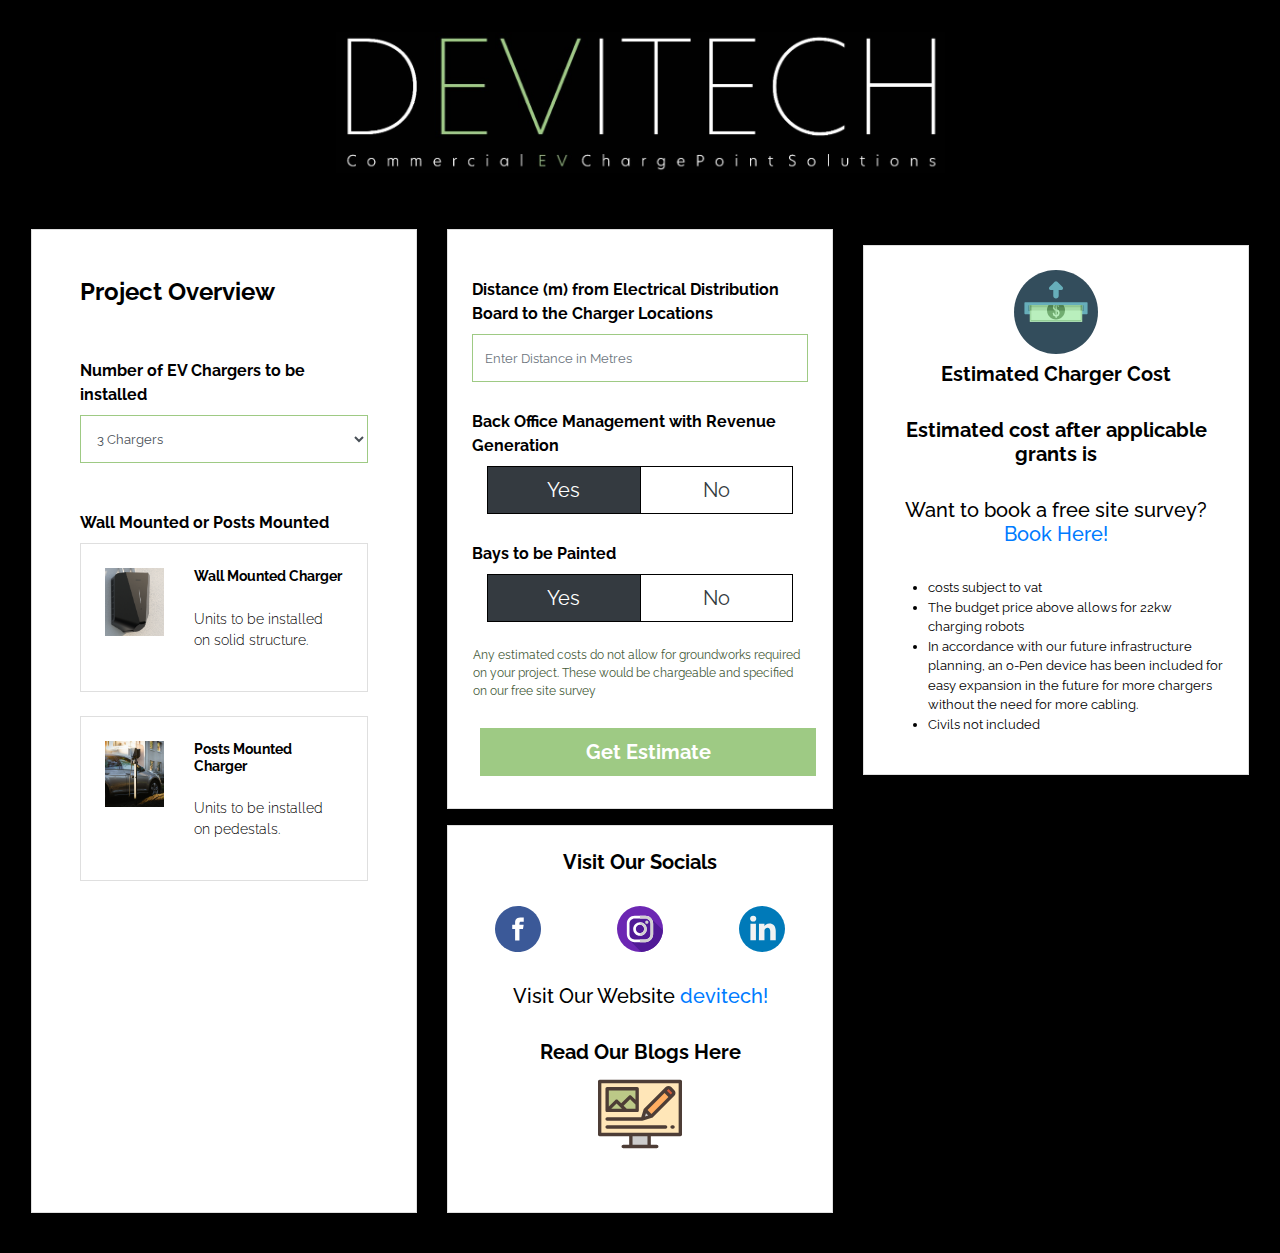
==== calculator1.html @ 2fa4f765 "Points Resolved" ====
<!DOCTYPE html>
<html lang="en">

<head>
    <meta charset="UTF-8"/>
    <meta content="width=device-width, user-scalable=no, initial-scale=1.0, maximum-scale=1.0, minimum-scale=1.0"
          name="viewport"/>
    <meta content="ie=edge" http-equiv="X-UA-Compatible"/>
    <title>Commercial EV Project Estimator</title>

    <link crossorigin="anonymous" href="https://stackpath.bootstrapcdn.com/bootstrap/4.3.1/css/bootstrap.min.css"
          integrity="sha384-ggOyR0iXCbMQv3Xipma34MD+dH/1fQ784/j6cY/iJTQUOhcWr7x9JvoRxT2MZw1T" rel="stylesheet"/>

    <link href="./styling.css" rel="stylesheet"/>
</head>

<body>
<div class="container-fluid">
    <div class="row p-3">
        <div class="col-md-12 my-3">
            <h1 class="text-center">
                <img src="./New_logo.jpeg" alt="logo" class="img-fluid w-50">
            </h1>
        </div>
    </div>
    
    <div class="calculator1">
        <div class="row p-3">
        

        
            <div class="col-md-4 col-lg-4 mb-4 d-flex">
                <div class="card w-100  p-5 card w-100 -bottom">
                    <div id="part-1">
                        <h4 class="bold mb-5">Project Overview</h4>
    
    
                        <div class="row">
                            <div class="col-md-12 mt-1">
                                <label for="evChargers">Number of EV Chargers to be installed</label>
                                <select class="form-control" id="evChargers" name="evChargers">
                                    <option value="1">1 Charger</option>
                                    <option value="2">2 Chargers</option>
                                    <option value="3" selected>3 Chargers</option>
                                    <option value="4">4 Chargers</option>
                                    <option value="5">5 Chargers</option>
                                    <option value="6">6 Chargers</option>
                                    <option value="7">7 Chargers</option>
                                    <option value="8">8 Chargers</option>
    
                                </select>
    
                                <br/>
                            </div>
                        </div>
    
                        <input id="typeOfCharger" type="hidden" value="0" />
    
                        <label class="mt-4" >Wall Mounted or Posts Mounted</label>
                        <div class="row">
                            <div class="col-md-12">
    
    
                                <div class="card w-100  h-100 p-4 constructionOption" id="newConstruction">
                                    <div class="row">
                                        <div class="col-md-4">
                                            <img alt="img" class="img-responsive w-100" src="./svg/Easee%20wall.png"/>
                                        </div>
                                        <div class="col-md-8">
                                            <h6 class="headline">Wall Mounted Charger</h6>
                                            <p class="desc mt-4">
                                                Units to be installed on solid structure.
                                            </p>
                                        </div>
                                    </div>
                                </div>
                            </div>
                            <br>
                            <div class="col-md-12 mt-4">
                                <div class="card w-100  h-100 p-4 constructionOption" id="garageUpdate">
                                    <div class="row">
                                        <div class="col-md-4">
                                            <img alt="img" class="img-responsive w-100" src="./svg/Easee%20Stand.jpg"/>
                                        </div>
                                        <div class="col-md-8">
                                            <h6 class="headline">Posts Mounted Charger</h6>
                                            <p class="desc mt-4">
                                                Units to be installed on pedestals.
                                            </p>
                                        </div>
                                    </div>
                                </div>
                            </div>
                        </div>
    
                        
                    </div>
                </div>
            </div>
            <div class="col-md-4 col-lg-4 mb-4">
                <div class="card w-100  card w-100 -top p-4">
                    <div class="row mt-4">
    
                        <div class="col-md-12">
                            <label for="squareFootage">Distance (m) from Electrical Distribution Board to the Charger
                                Locations</label>
    
                            <input class="form-control" id="squareFootage" name="squareFootage"
                                   placeholder="Enter Distance in Metres" type="number">
                        </div>
                    </div>
    
    
    
                    <div class="row mt-4">
                        <div class="col-md-12 mt-1">
                            <label>Back Office Management with Revenue Generation</label>
                            <div class="btn-group btn-group-toggle btn-group-lg col-md-12" data-toggle="buttons">
                                <label class="btn btn-outline-dark w-100 active" id="backYes">
                                    <input autocomplete="off" checked class="col-md-12" name="backs" type="radio"
                                           value="yes"/>
                                    Yes
                                </label>
                                <label class="btn btn-outline-dark w-100" id="backNo">
                                    <input autocomplete="off" class="col-md-12" name="backs" type="radio"
                                           value="no"/>
                                    No
                                </label>
    
                            </div>
                        </div>
                    </div>
    
    
                    <div class="row mt-4">
                        <div class="col-md-12 mt-1">
                            <label>Bays to be Painted</label>
                            <div class="btn-group btn-group-toggle btn-group-lg col-md-12" data-toggle="buttons">
                                <label class="btn btn-outline-dark active w-100" id="bayYes">
                                    <input autocomplete="off" checked class="col-md-12" name="bay" type="radio"
                                           value="yes"/>
                                    Yes
                                </label>
                                <label class="btn btn-outline-dark w-100" id="bayNo">
                                    <input autocomplete="off" class="col-md-12" name="bay" type="radio"
                                           value="no"/>
                                    No
                                </label>
                            </div>
                        </div>
    
    
                        <div class="col-md-12 mt-4 pl-3">
                            <p style="font-size: 12px;color: #465b39">Any estimated costs do not allow for groundworks required on your project. These would be
                                chargeable and specified on our free site survey</p>
                        </div>
                    </div>
    
                    <div class="row mt-1">
                        <div class="col-md-12">
                            <button class="m-2 btn btn-success btn-lg btn-block" id="modalOpen" type="button">
                                Get Estimate
                            </button>
                        </div>
    
    
    
    
                        <!-- Modal -->
                        
                    </div>
                </div>
                <div class="card w-100  p-4 mt-3">
                    <div class="row">
    
                        <div class="col-md-12">
                            <h5 class="bold text-center">Visit Our Socials</h5>
                            <br>
                            <div class="row">
                                <div class="col-md-4">
                                    <h6 class="text-center">
                                        <a href="https://www.facebook.com/Devitech-106582868863395" target="_blank">
                                            <img src="./svg/fb.svg" alt="fb" class="img-fluid w-50">
                                        </a>
                                    </h6>
                                </div>
                                <div class="col-md-4">
                                    <h6 class="text-center">
                                        <a href="https://www.instagram.com/devitech.ev/" target="_blank">
                                            <img src="./svg/insta.svg" alt="fb" class="img-fluid w-50">
                                        </a>
                                    </h6>
                                </div>
                                <div class="col-md-4">
                                    <h6 class="text-center">
                                        <a href="https://www.linkedin.com/company/devitech-part-of-the-darcy-group/" target="_blank">
                                            <img src="./svg/linkedin.svg" alt="fb" class="img-fluid w-50">
                                        </a>
                                    </h6>
                                </div>
                            </div>
    
                            <br>
                            <h5 class="text-center">Visit Our Website <a href="https://devitech.co.uk/">devitech!</a></h5>
                            <br>
                            <h5 class="bold text-center">Read Our Blogs Here</h5>
                            <h6 class="text-center">
                                <a href="https://devitech.co.uk/blog" target="_blank">
                                    <img src="./svg/blog.svg" alt="fb" class="img-fluid w-25">
                                </a>
                            </h6>
    
    
                            <br>
                        </div>
                    </div>
                </div>
            </div>
            <div class="col-md-4 col-lg-4 mb-4 sticky-top" id="resultsDiv">
                <div class="card w-100  p-4 mt-3">
                    <div class="row">
    
                        <div class="col-md-12">
                            <h1 class="text-center"><img alt="svg" src="./money.svg" class="img-fluid w-25"/></h1>
                            <h5 class="bold text-center">Estimated Charger Cost</h5>
                            <h3 class="big gold text-center" id="estimatedConstructionCost"></h3>
                            <br>
                            <h5 class="bold text-center">Estimated cost after applicable grants is</h5>
                            <h3 class="big gold text-center" id="estimatedConstructionCostWithGrant"></h3>
                            <br>
                            <h5 class="text-center">Want to book a free site survey? <a href="https://devitech.co.uk/free-site-survey">Book Here!</a></h5>
                            <br>
                            <ul style="font-size: 13px">
                                <li>costs subject to vat</li>
                                <li>The budget price above allows for 22kw charging robots</li>
                                <li>In accordance with our future infrastructure planning, an o-Pen device has been included
                                    for easy expansion in the future for more chargers without the need for more cabling.
                                </li>
                                <li>Civils not included</li>
                            </ul>
                        </div>
                    </div>
                </div>
    
    
                
    
    
            </div>
        </div>
    </div>
    <div aria-hidden="true" aria-labelledby="exampleModalLabel" class="modal fade" id="exampleModal"
                             role="dialog" tabindex="-1">
                            <div class="modal-dialog modal-dialog-scrollable" role="document">
                                <div class="modal-content">
                                    <div class="modal-header">
                                        <h5 class="modal-title" id="exampleModalLabel">
                                            Company Information
                                        </h5>
                                        <button aria-label="Close" class="close" data-dismiss="modal" type="button">
                                            <span aria-hidden="true">&times;</span>
                                        </button>
                                    </div>
                                    <div class="modal-body">
                                        <form id="companyInfoForm">
                                            <div class="form-group">
                                                <label for="textName">Name</label>
                                                <input aria-describedby="emailHelp" class="form-control" id="textName"
                                                       placeholder="Enter Name" type="text">
                                            </div>
                                            <div class="form-group">
                                                <label for="textEmail">Email Address</label>
                                                <input class="form-control" id="textEmail" placeholder="Enter Email Address"
                                                       type="email">
                                                <small class="form-text text-muted" id="emailHelp">We'll never share
                                                    your email with anyone else.</small>
                                            </div>
                                            <div class="form-group">
                                                <label for="textContact">Contact</label>
                                                <input class="form-control" id="textContact" placeholder="Enter Contact Number"
                                                       type="text">
                                            </div>
                                            <div class="form-group">
                                                <label for="textIndustry">Industry</label>
                                                <select class="form-control" id="textIndustry">
                                                    <option value="Offices" selected>Offices</option>
                                                    <option value="Hotels">Hotels</option>
                                                    <option value="Leisure">Leisure</option>
                                                    <option value="Manufacturing">Manufacturing</option>
                                                    <option value="Golf Courses">Golf courses</option>
                                                    <option value="Retail">Retail</option>
                                                    <option value="Car Park Operator">Car Park Operator</option>
                                                    <option value="Gyms/Spa">Gyms / Spa</option>
                                                    <option value="Construction">Construction</option>
                                                    <option value="Rail">Rail</option>
                                                    <option value="Restaurant">Restaurant</option>
                                                    <option value="Other">Other</option>
                                                </select>
                                            </div>
                                            <div class="form-group">
                                                <label for="noEmployees">Number of Employees</label>
                                                <input class="form-control" id="noEmployees" placeholder="Enter Number of Employees"
                                                       type="number">
                                            </div>
    
                                        </form>
                                    </div>
                                    <div class="modal-footer">
                                        <button class="btn btn-secondary" data-dismiss="modal" type="button">
                                            Close
                                        </button>
                                        <button class="btn btn-secondary" id="btnSave" type="button">
                                            Get Result!
                                        </button>
                                    </div>
                                </div>
                            </div>
                        </div>
    
        
        
    </div>
</div>

<script crossorigin="anonymous"
        integrity="sha256-CSXorXvZcTkaix6Yvo6HppcZGetbYMGWSFlBw8HfCJo="
        src="https://code.jquery.com/jquery-3.4.1.min.js"></script>

<script crossorigin="anonymous"
        integrity="sha384-JjSmVgyd0p3pXB1rRibZUAYoIIy6OrQ6VrjIEaFf/nJGzIxFDsf4x0xIM+B07jRM"
        src="https://stackpath.bootstrapcdn.com/bootstrap/4.3.1/js/bootstrap.min.js"></script>


<script src="./logic.js"></script>
</body>

</html>
---- styling.css ----
@import url('https://fonts.googleapis.com/css2?family=Raleway&display=swap');
body {
    font-family: 'Raleway', sans-serif;
    font-weight: 400;
    color: #000;
    background-color: #000000;
}

.bold, label {
    font-weight: bold;
}

.card {
    border-radius: 0px;
}

.card-top
{
    border-radius: 0 0px 0px 0px !important;
}

.card-bottom
{
    border-radius: 0px 0px 0px 0px !important;
}

.bg-green
{
    background-color: #9ECA84;
    color: #fff;
    cursor: pointer;
}

.form-control {
    box-shadow: none;
    border-radius: 0px;
    height: 3rem;
    border: 1px solid #9ECA84;
    font-size: 13px;
}

#modalOpen
{
    background-color: #9ECA84;
    color: #fff;
    font-weight: bold;
}

.form-control:focus {
    box-shadow: 1px 5px 10px #C9C782;
    border-radius: 0px;
    height: 3rem;
    border: 2px solid #9ECA84;
    font-size: 13px;
}

.btn-group > .btn:not(:last-child):not(.dropdown-toggle), .btn-group > .btn:last-child:not(.dropdown-toggle) {
    border-radius: 0px;
    border: 1px solid #000;
    cursor: pointer;
    box-shadow: none;


}
.btn-success{
    background-color: #9ECA84 !important;
    color: #fff;
    font-weight: bold;
    border: 1px solid #9ECA84;
    border-radius: 0px;
}

.desc {
    font-weight: 300;
    font-size: 14px;
}

.headline {
    font-weight: 700;
    font-size: 14px;
}

.card.constructionOption:hover {
    cursor: pointer;
    border: 1px solid #9ECA84;
    box-shadow: 1px 5px 10px #ccc;
}


.gold {
    color: #9ECA84;
}

.irs--round .irs-bar {
    background-color: #9ECA84;
}

.irs--round .irs-from, .irs--round .irs-to, .irs--round .irs-single, .irs--round .irs-min, .irs--round .irs-max {
    background-color: #9ECA84;
    color: white;
    font-family: 'Raleway', sans-serif;
}

.irs--round .irs-from:before, .irs--round .irs-to:before, .irs--round .irs-single:before {
    border-top-color: #9ECA84;
}

.irs--round .irs-handle {
    top: 26px;
    width: 24px;
    height: 24px;
    border: 4px solid #9ECA84;
    background-color: white;
    border-radius: 0;
    box-shadow: 0 1px 3px rgb(0 0 255 / 30%);
}

.active {
    background-color: #9ECA84;
    color: white;
    border-radius: 0;
}

.big {
    font-weight: bold;
}
.buttons .btn{
    border-radius: 0;
    width: 30%;
    height: 3rem;
}
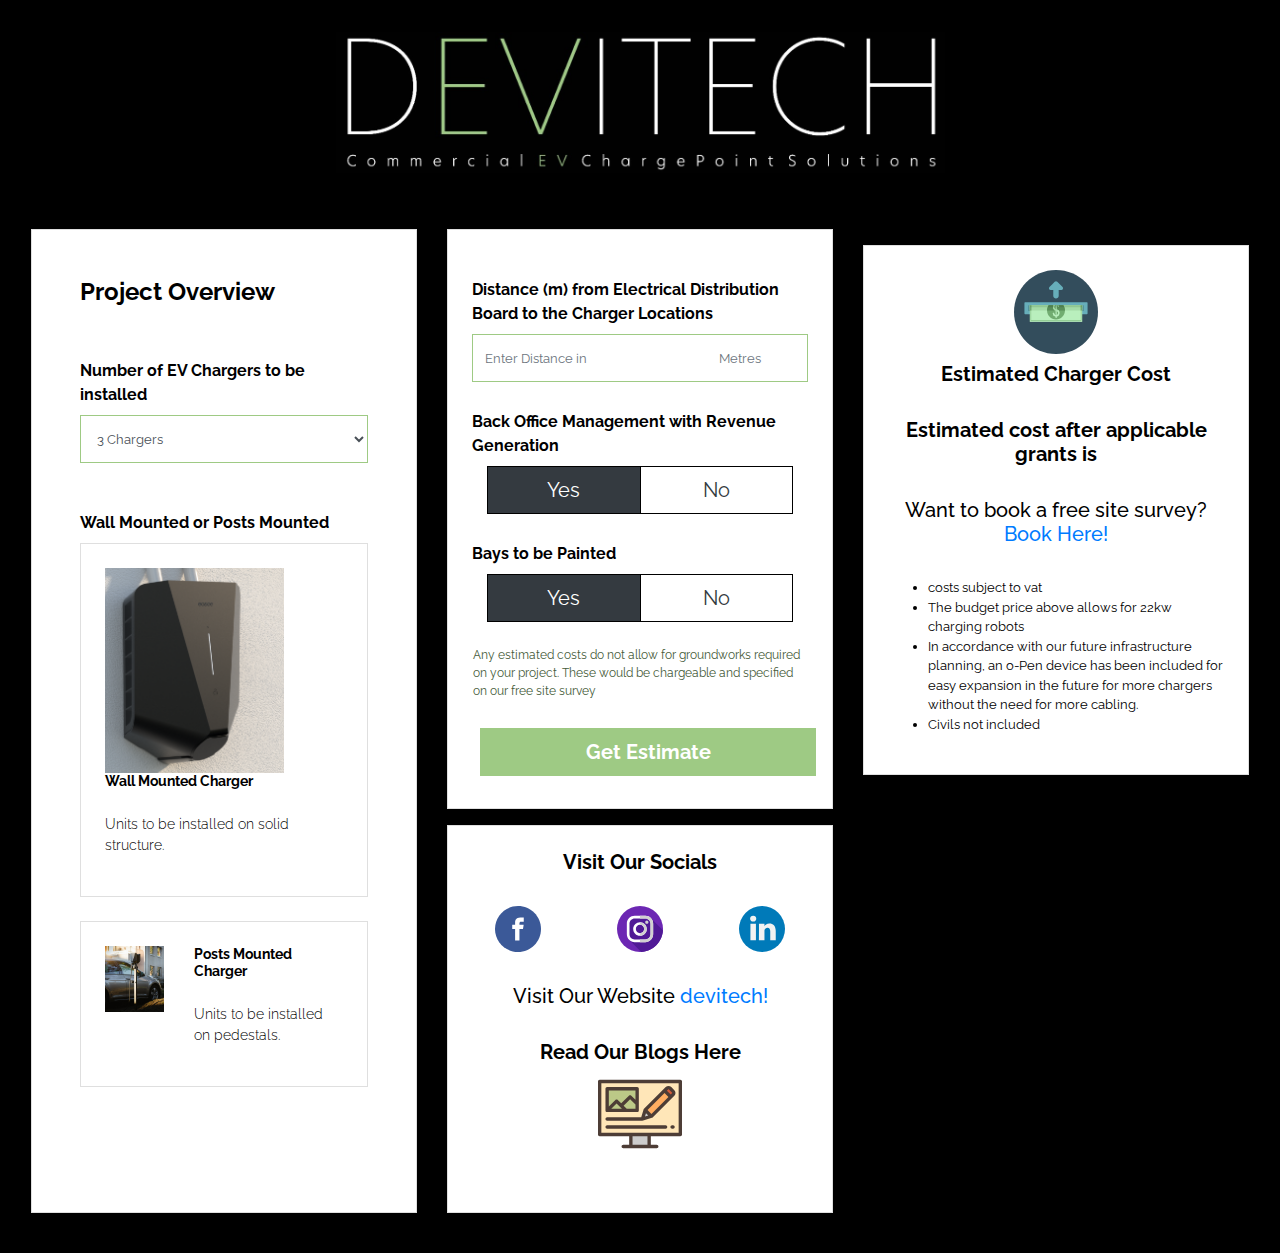
==== commit ceaf2a4b: "evcalculator" ====
--- a/calculator1.html
+++ b/calculator1.html
@@ -1,337 +1,444 @@
 <!DOCTYPE html>
 <html lang="en">
 
-<head>
-    <meta charset="UTF-8"/>
-    <meta content="width=device-width, user-scalable=no, initial-scale=1.0, maximum-scale=1.0, minimum-scale=1.0"
-          name="viewport"/>
-    <meta content="ie=edge" http-equiv="X-UA-Compatible"/>
-    <title>Commercial EV Project Estimator</title>
-
-    <link crossorigin="anonymous" href="https://stackpath.bootstrapcdn.com/bootstrap/4.3.1/css/bootstrap.min.css"
-          integrity="sha384-ggOyR0iXCbMQv3Xipma34MD+dH/1fQ784/j6cY/iJTQUOhcWr7x9JvoRxT2MZw1T" rel="stylesheet"/>
-
-    <link href="./styling.css" rel="stylesheet"/>
-</head>
-
-<body>
-<div class="container-fluid">
-    <div class="row p-3">
-        <div class="col-md-12 my-3">
-            <h1 class="text-center">
-                <img src="./New_logo.jpeg" alt="logo" class="img-fluid w-50">
-            </h1>
-        </div>
-    </div>
-    
-    <div class="calculator1">
-        <div class="row p-3">
-        
-
-        
-            <div class="col-md-4 col-lg-4 mb-4 d-flex">
-                <div class="card w-100  p-5 card w-100 -bottom">
-                    <div id="part-1">
-                        <h4 class="bold mb-5">Project Overview</h4>
-    
-    
-                        <div class="row">
-                            <div class="col-md-12 mt-1">
-                                <label for="evChargers">Number of EV Chargers to be installed</label>
-                                <select class="form-control" id="evChargers" name="evChargers">
-                                    <option value="1">1 Charger</option>
-                                    <option value="2">2 Chargers</option>
-                                    <option value="3" selected>3 Chargers</option>
-                                    <option value="4">4 Chargers</option>
-                                    <option value="5">5 Chargers</option>
-                                    <option value="6">6 Chargers</option>
-                                    <option value="7">7 Chargers</option>
-                                    <option value="8">8 Chargers</option>
-    
-                                </select>
-    
-                                <br/>
-                            </div>
-                        </div>
-    
-                        <input id="typeOfCharger" type="hidden" value="0" />
-    
-                        <label class="mt-4" >Wall Mounted or Posts Mounted</label>
-                        <div class="row">
-                            <div class="col-md-12">
-    
-    
-                                <div class="card w-100  h-100 p-4 constructionOption" id="newConstruction">
-                                    <div class="row">
-                                        <div class="col-md-4">
-                                            <img alt="img" class="img-responsive w-100" src="./svg/Easee%20wall.png"/>
-                                        </div>
-                                        <div class="col-md-8">
-                                            <h6 class="headline">Wall Mounted Charger</h6>
-                                            <p class="desc mt-4">
-                                                Units to be installed on solid structure.
-                                            </p>
-                                        </div>
-                                    </div>
-                                </div>
-                            </div>
-                            <br>
-                            <div class="col-md-12 mt-4">
-                                <div class="card w-100  h-100 p-4 constructionOption" id="garageUpdate">
-                                    <div class="row">
-                                        <div class="col-md-4">
-                                            <img alt="img" class="img-responsive w-100" src="./svg/Easee%20Stand.jpg"/>
-                                        </div>
-                                        <div class="col-md-8">
-                                            <h6 class="headline">Posts Mounted Charger</h6>
-                                            <p class="desc mt-4">
-                                                Units to be installed on pedestals.
-                                            </p>
-                                        </div>
-                                    </div>
-                                </div>
-                            </div>
-                        </div>
-    
-                        
-                    </div>
+    <head>
+        <meta charset="UTF-8"/>
+        <meta content="width=device-width, user-scalable=no, initial-scale=1.0,
+            maximum-scale=1.0, minimum-scale=1.0"
+            name="viewport"/>
+        <meta content="ie=edge" http-equiv="X-UA-Compatible"/>
+        <title>Commercial EV Project Estimator</title>
+
+        <link crossorigin="anonymous"
+            href="https://stackpath.bootstrapcdn.com/bootstrap/4.3.1/css/bootstrap.min.css"
+            integrity="sha384-ggOyR0iXCbMQv3Xipma34MD+dH/1fQ784/j6cY/iJTQUOhcWr7x9JvoRxT2MZw1T"
+            rel="stylesheet"/>
+
+        <link href="./styling.css" rel="stylesheet"/>
+    </head>
+
+    <body>
+        <div class="container-fluid">
+            <div class="row p-3">
+                <div class="col-md-12 my-3">
+                    <h1 class="text-center">
+                        <img src="./New_logo.jpeg" alt="logo" class="img-fluid
+                            w-50">
+                    </h1>
                 </div>
             </div>
-            <div class="col-md-4 col-lg-4 mb-4">
-                <div class="card w-100  card w-100 -top p-4">
-                    <div class="row mt-4">
-    
-                        <div class="col-md-12">
-                            <label for="squareFootage">Distance (m) from Electrical Distribution Board to the Charger
-                                Locations</label>
-    
-                            <input class="form-control" id="squareFootage" name="squareFootage"
-                                   placeholder="Enter Distance in Metres" type="number">
+
+            <div class="calculator1">
+                <div class="row p-3">
+
+
+
+                    <div class="col-md-4 col-lg-4 mb-4 d-flex">
+                        <div class="card w-100 p-5 card w-100 -bottom">
+                            <div id="part-1">
+                                <h4 class="bold mb-5">Project Overview</h4>
+
+
+                                <div class="row">
+                                    <div class="col-md-12 mt-1">
+                                        <label for="evChargers">Number of EV
+                                            Chargers to be installed</label>
+                                        <select class="form-control"
+                                            id="evChargers" name="evChargers">
+                                            <option value="1">1 Charger</option>
+                                            <option value="2">2 Chargers</option>
+                                            <option value="3" selected>3
+                                                Chargers</option>
+                                            <option value="4">4 Chargers</option>
+                                            <option value="5">5 Chargers</option>
+                                            <option value="6">6 Chargers</option>
+                                            <option value="7">7 Chargers</option>
+                                            <option value="8">8 Chargers</option>
+                                        </select>
+
+                                        <br/>
+                                        </div>
+                                    </div>
+
+                                    <input id="typeOfCharger" type="hidden"
+                                        value="0" />
+
+                                    <label class="mt-4">Wall Mounted or Posts
+                                        Mounted</label>
+                                    <div class="row">
+                                        <div class="col-md-12">
+                                            <div class="card w-100 h-100 p-4
+                                                constructionOption align-cente"
+                                                id="newConstruction">
+                                                <div class="row">
+                                                    <div class="col-md-12">
+                                                        <img alt="img"
+                                                            class="img-fluid
+                                                            w-75"
+                                                            src="./svg/Easee%20wall.png"
+                                                            />
+                                                    </div>
+                                                    <div class="col-md-12">
+                                                        <h6 class="headline">Wall
+                                                            Mounted Charger</h6>
+                                                        <p class="desc mt-4">
+                                                            Units to be
+                                                            installed on solid
+                                                            structure.
+                                                        </p>
+                                                    </div>
+                                                </div>
+                                            </div>
+                                        </div>
+                                        <br>
+                                        <div class="col-md-12 mt-4">
+                                            <div class="card w-100 h-100 p-4
+                                                constructionOption"
+                                                id="garageUpdate">
+                                                <div class="row">
+                                                    <div class="col-md-4">
+                                                        <img alt="img"
+                                                            class="img-responsive
+                                                            w-100"
+                                                            src="./svg/Easee%20Stand.jpg"/>
+                                                    </div>
+                                                    <div class="col-md-8">
+                                                        <h6 class="headline">Posts
+                                                            Mounted Charger</h6>
+                                                        <p class="desc mt-4">
+                                                            Units to be
+                                                            installed on
+                                                            pedestals.
+                                                        </p>
+                                                    </div>
+                                                </div>
+                                            </div>
+                                        </div>
+                                    </div>
+
+
+                                </div>
+                            </div>
                         </div>
-                    </div>
-    
-    
-    
-                    <div class="row mt-4">
-                        <div class="col-md-12 mt-1">
-                            <label>Back Office Management with Revenue Generation</label>
-                            <div class="btn-group btn-group-toggle btn-group-lg col-md-12" data-toggle="buttons">
-                                <label class="btn btn-outline-dark w-100 active" id="backYes">
-                                    <input autocomplete="off" checked class="col-md-12" name="backs" type="radio"
-                                           value="yes"/>
-                                    Yes
-                                </label>
-                                <label class="btn btn-outline-dark w-100" id="backNo">
-                                    <input autocomplete="off" class="col-md-12" name="backs" type="radio"
-                                           value="no"/>
-                                    No
-                                </label>
-    
+                        <div class="col-md-4 col-lg-4 mb-4">
+                            <div class="card w-100 card w-100 -top p-4">
+                                <div class="row mt-4">
+
+                                    <div class="col-md-12">
+                                        <label for="squareFootage">Distance (m)
+                                            from Electrical Distribution Board
+                                            to the Charger
+                                            Locations</label>
+
+                                        <input class="form-control"
+                                            id="squareFootage"
+                                            name="squareFootage"
+                                            placeholder="Enter Distance in
+                                            Metres" type="number">
+                                    </div>
+                                </div>
+
+
+
+                                <div class="row mt-4">
+                                    <div class="col-md-12 mt-1">
+                                        <label>Back Office Management with
+                                            Revenue Generation</label>
+                                        <div class="btn-group btn-group-toggle
+                                            btn-group-lg col-md-12"
+                                            data-toggle="buttons">
+                                            <label class="btn btn-outline-dark
+                                                w-100 active" id="backYes">
+                                                <input autocomplete="off"
+                                                    checked class="col-md-12"
+                                                    name="backs" type="radio"
+                                                    value="yes"/>
+                                                Yes
+                                            </label>
+                                            <label class="btn btn-outline-dark
+                                                w-100" id="backNo">
+                                                <input autocomplete="off"
+                                                    class="col-md-12"
+                                                    name="backs" type="radio"
+                                                    value="no"/>
+                                                No
+                                            </label>
+
+                                        </div>
+                                    </div>
+                                </div>
+
+
+                                <div class="row mt-4">
+                                    <div class="col-md-12 mt-1">
+                                        <label>Bays to be Painted</label>
+                                        <div class="btn-group btn-group-toggle
+                                            btn-group-lg col-md-12"
+                                            data-toggle="buttons">
+                                            <label class="btn btn-outline-dark
+                                                active w-100" id="bayYes">
+                                                <input autocomplete="off"
+                                                    checked class="col-md-12"
+                                                    name="bay" type="radio"
+                                                    value="yes"/>
+                                                Yes
+                                            </label>
+                                            <label class="btn btn-outline-dark
+                                                w-100" id="bayNo">
+                                                <input autocomplete="off"
+                                                    class="col-md-12" name="bay"
+                                                    type="radio"
+                                                    value="no"/>
+                                                No
+                                            </label>
+                                        </div>
+                                    </div>
+
+
+                                    <div class="col-md-12 mt-4 pl-3">
+                                        <p style="font-size: 12px;color:
+                                            #465b39">Any estimated costs do not
+                                            allow for groundworks required on
+                                            your project. These would be
+                                            chargeable and specified on our free
+                                            site survey</p>
+                                    </div>
+                                </div>
+
+                                <div class="row mt-1">
+                                    <div class="col-md-12">
+                                        <button class="m-2 btn btn-success
+                                            btn-lg btn-block" id="modalOpen"
+                                            type="button">
+                                            Get Estimate
+                                        </button>
+                                    </div>
+
+
+
+
+                                    <!-- Modal -->
+
+                                </div>
+                            </div>
+                            <div class="card w-100 p-4 mt-3">
+                                <div class="row">
+
+                                    <div class="col-md-12">
+                                        <h5 class="bold text-center">Visit Our
+                                            Socials</h5>
+                                        <br>
+                                        <div class="row">
+                                            <div class="col-md-4">
+                                                <h6 class="text-center">
+                                                    <a
+                                                        href="https://www.facebook.com/Devitech-106582868863395"
+                                                        target="_blank">
+                                                        <img src="./svg/fb.svg"
+                                                            alt="fb"
+                                                            class="img-fluid
+                                                            w-50">
+                                                    </a>
+                                                </h6>
+                                            </div>
+                                            <div class="col-md-4">
+                                                <h6 class="text-center">
+                                                    <a
+                                                        href="https://www.instagram.com/devitech.ev/"
+                                                        target="_blank">
+                                                        <img
+                                                            src="./svg/insta.svg"
+                                                            alt="fb"
+                                                            class="img-fluid
+                                                            w-50">
+                                                    </a>
+                                                </h6>
+                                            </div>
+                                            <div class="col-md-4">
+                                                <h6 class="text-center">
+                                                    <a
+                                                        href="https://www.linkedin.com/company/devitech-part-of-the-darcy-group/"
+                                                        target="_blank">
+                                                        <img
+                                                            src="./svg/linkedin.svg"
+                                                            alt="fb"
+                                                            class="img-fluid
+                                                            w-50">
+                                                    </a>
+                                                </h6>
+                                            </div>
+                                        </div>
+
+                                        <br>
+                                        <h5 class="text-center">Visit Our
+                                            Website <a
+                                                href="https://devitech.co.uk/">devitech!</a></h5>
+                                        <br>
+                                        <h5 class="bold text-center">Read Our
+                                            Blogs Here</h5>
+                                        <h6 class="text-center">
+                                            <a
+                                                href="https://devitech.co.uk/blog"
+                                                target="_blank">
+                                                <img src="./svg/blog.svg"
+                                                    alt="fb" class="img-fluid
+                                                    w-25">
+                                            </a>
+                                        </h6>
+
+
+                                        <br>
+                                    </div>
+                                </div>
                             </div>
                         </div>
-                    </div>
-    
-    
-                    <div class="row mt-4">
-                        <div class="col-md-12 mt-1">
-                            <label>Bays to be Painted</label>
-                            <div class="btn-group btn-group-toggle btn-group-lg col-md-12" data-toggle="buttons">
-                                <label class="btn btn-outline-dark active w-100" id="bayYes">
-                                    <input autocomplete="off" checked class="col-md-12" name="bay" type="radio"
-                                           value="yes"/>
-                                    Yes
-                                </label>
-                                <label class="btn btn-outline-dark w-100" id="bayNo">
-                                    <input autocomplete="off" class="col-md-12" name="bay" type="radio"
-                                           value="no"/>
-                                    No
-                                </label>
-                            </div>
-                        </div>
-    
-    
-                        <div class="col-md-12 mt-4 pl-3">
-                            <p style="font-size: 12px;color: #465b39">Any estimated costs do not allow for groundworks required on your project. These would be
-                                chargeable and specified on our free site survey</p>
-                        </div>
-                    </div>
-    
-                    <div class="row mt-1">
-                        <div class="col-md-12">
-                            <button class="m-2 btn btn-success btn-lg btn-block" id="modalOpen" type="button">
-                                Get Estimate
-                            </button>
-                        </div>
-    
-    
-    
-    
-                        <!-- Modal -->
-                        
-                    </div>
-                </div>
-                <div class="card w-100  p-4 mt-3">
-                    <div class="row">
-    
-                        <div class="col-md-12">
-                            <h5 class="bold text-center">Visit Our Socials</h5>
-                            <br>
-                            <div class="row">
-                                <div class="col-md-4">
-                                    <h6 class="text-center">
-                                        <a href="https://www.facebook.com/Devitech-106582868863395" target="_blank">
-                                            <img src="./svg/fb.svg" alt="fb" class="img-fluid w-50">
-                                        </a>
-                                    </h6>
-                                </div>
-                                <div class="col-md-4">
-                                    <h6 class="text-center">
-                                        <a href="https://www.instagram.com/devitech.ev/" target="_blank">
-                                            <img src="./svg/insta.svg" alt="fb" class="img-fluid w-50">
-                                        </a>
-                                    </h6>
-                                </div>
-                                <div class="col-md-4">
-                                    <h6 class="text-center">
-                                        <a href="https://www.linkedin.com/company/devitech-part-of-the-darcy-group/" target="_blank">
-                                            <img src="./svg/linkedin.svg" alt="fb" class="img-fluid w-50">
-                                        </a>
-                                    </h6>
-                                </div>
-                            </div>
-    
-                            <br>
-                            <h5 class="text-center">Visit Our Website <a href="https://devitech.co.uk/">devitech!</a></h5>
-                            <br>
-                            <h5 class="bold text-center">Read Our Blogs Here</h5>
-                            <h6 class="text-center">
-                                <a href="https://devitech.co.uk/blog" target="_blank">
-                                    <img src="./svg/blog.svg" alt="fb" class="img-fluid w-25">
-                                </a>
-                            </h6>
-    
-    
-                            <br>
+                        <div class="col-md-4 col-lg-4 mb-4 sticky-top"
+                            id="resultsDiv">
+                            <div class="card w-100 p-4 mt-3">
+                                <div class="row">
+
+                                    <div class="col-md-12">
+                                        <h1 class="text-center"><img alt="svg"
+                                                src="./money.svg"
+                                                class="img-fluid w-25"/></h1>
+                                        <h5 class="bold text-center">Estimated
+                                            Charger Cost</h5>
+                                        <h3 class="big gold text-center"
+                                            id="estimatedConstructionCost"></h3>
+                                        <br>
+                                        <h5 class="bold text-center">Estimated
+                                            cost after applicable grants is</h5>
+                                        <h3 class="big gold text-center"
+                                            id="estimatedConstructionCostWithGrant"></h3>
+                                        <br>
+                                        <h5 class="text-center">Want to book a
+                                            free site survey? <a
+                                                href="https://devitech.co.uk/free-site-survey">Book
+                                                Here!</a></h5>
+                                        <br>
+                                        <ul style="font-size: 13px">
+                                            <li>costs subject to vat</li>
+                                            <li>The budget price above allows
+                                                for 22kw charging robots</li>
+                                            <li>In accordance with our future
+                                                infrastructure planning, an
+                                                o-Pen device has been included
+                                                for easy expansion in the future
+                                                for more chargers without the
+                                                need for more cabling.
+                                            </li>
+                                            <li>Civils not included</li>
+                                        </ul>
+                                    </div>
+                                </div>
+                            </div>
+
+
+
+
+
                         </div>
                     </div>
                 </div>
-            </div>
-            <div class="col-md-4 col-lg-4 mb-4 sticky-top" id="resultsDiv">
-                <div class="card w-100  p-4 mt-3">
-                    <div class="row">
-    
-                        <div class="col-md-12">
-                            <h1 class="text-center"><img alt="svg" src="./money.svg" class="img-fluid w-25"/></h1>
-                            <h5 class="bold text-center">Estimated Charger Cost</h5>
-                            <h3 class="big gold text-center" id="estimatedConstructionCost"></h3>
-                            <br>
-                            <h5 class="bold text-center">Estimated cost after applicable grants is</h5>
-                            <h3 class="big gold text-center" id="estimatedConstructionCostWithGrant"></h3>
-                            <br>
-                            <h5 class="text-center">Want to book a free site survey? <a href="https://devitech.co.uk/free-site-survey">Book Here!</a></h5>
-                            <br>
-                            <ul style="font-size: 13px">
-                                <li>costs subject to vat</li>
-                                <li>The budget price above allows for 22kw charging robots</li>
-                                <li>In accordance with our future infrastructure planning, an o-Pen device has been included
-                                    for easy expansion in the future for more chargers without the need for more cabling.
-                                </li>
-                                <li>Civils not included</li>
-                            </ul>
+                <div aria-hidden="true" aria-labelledby="exampleModalLabel"
+                    class="modal fade" id="exampleModal"
+                    role="dialog" tabindex="-1">
+                    <div class="modal-dialog modal-dialog-scrollable"
+                        role="document">
+                        <div class="modal-content">
+                            <div class="modal-header">
+                                <h5 class="modal-title" id="exampleModalLabel">
+                                    Company Information
+                                </h5>
+                                <button aria-label="Close" class="close"
+                                    data-dismiss="modal" type="button">
+                                    <span aria-hidden="true">&times;</span>
+                                </button>
+                            </div>
+                            <div class="modal-body">
+                                <form id="companyInfoForm">
+                                    <div class="form-group">
+                                        <label for="textName">Name</label>
+                                        <input aria-describedby="emailHelp"
+                                            class="form-control" id="textName"
+                                            placeholder="Enter Name"
+                                            type="text">
+                                    </div>
+                                    <div class="form-group">
+                                        <label for="textEmail">Email Address</label>
+                                        <input class="form-control"
+                                            id="textEmail" placeholder="Enter
+                                            Email Address"
+                                            type="email">
+                                        <small class="form-text text-muted"
+                                            id="emailHelp">We'll never share
+                                            your email with anyone else.</small>
+                                    </div>
+                                    <div class="form-group">
+                                        <label for="textContact">Contact</label>
+                                        <input class="form-control"
+                                            id="textContact" placeholder="Enter
+                                            Contact Number"
+                                            type="text">
+                                    </div>
+                                    <div class="form-group">
+                                        <label for="textIndustry">Industry</label>
+                                        <select class="form-control"
+                                            id="textIndustry">
+                                            <option value="Offices" selected>Offices</option>
+                                            <option value="Hotels">Hotels</option>
+                                            <option value="Leisure">Leisure</option>
+                                            <option value="Manufacturing">Manufacturing</option>
+                                            <option value="Golf Courses">Golf
+                                                courses</option>
+                                            <option value="Retail">Retail</option>
+                                            <option value="Car Park Operator">Car
+                                                Park Operator</option>
+                                            <option value="Gyms/Spa">Gyms / Spa</option>
+                                            <option value="Construction">Construction</option>
+                                            <option value="Rail">Rail</option>
+                                            <option value="Restaurant">Restaurant</option>
+                                            <option value="Other">Other</option>
+                                        </select>
+                                    </div>
+                                    <div class="form-group">
+                                        <label for="noEmployees">Number of
+                                            Employees</label>
+                                        <input class="form-control"
+                                            id="noEmployees" placeholder="Enter
+                                            Number of Employees"
+                                            type="number">
+                                    </div>
+
+                                </form>
+                            </div>
+                            <div class="modal-footer">
+                                <button class="btn btn-secondary"
+                                    data-dismiss="modal" type="button">
+                                    Close
+                                </button>
+                                <button class="btn btn-secondary" id="btnSave"
+                                    type="button">
+                                    Get Result!
+                                </button>
+                            </div>
                         </div>
                     </div>
                 </div>
-    
-    
-                
-    
-    
+
+
+
             </div>
         </div>
-    </div>
-    <div aria-hidden="true" aria-labelledby="exampleModalLabel" class="modal fade" id="exampleModal"
-                             role="dialog" tabindex="-1">
-                            <div class="modal-dialog modal-dialog-scrollable" role="document">
-                                <div class="modal-content">
-                                    <div class="modal-header">
-                                        <h5 class="modal-title" id="exampleModalLabel">
-                                            Company Information
-                                        </h5>
-                                        <button aria-label="Close" class="close" data-dismiss="modal" type="button">
-                                            <span aria-hidden="true">&times;</span>
-                                        </button>
-                                    </div>
-                                    <div class="modal-body">
-                                        <form id="companyInfoForm">
-                                            <div class="form-group">
-                                                <label for="textName">Name</label>
-                                                <input aria-describedby="emailHelp" class="form-control" id="textName"
-                                                       placeholder="Enter Name" type="text">
-                                            </div>
-                                            <div class="form-group">
-                                                <label for="textEmail">Email Address</label>
-                                                <input class="form-control" id="textEmail" placeholder="Enter Email Address"
-                                                       type="email">
-                                                <small class="form-text text-muted" id="emailHelp">We'll never share
-                                                    your email with anyone else.</small>
-                                            </div>
-                                            <div class="form-group">
-                                                <label for="textContact">Contact</label>
-                                                <input class="form-control" id="textContact" placeholder="Enter Contact Number"
-                                                       type="text">
-                                            </div>
-                                            <div class="form-group">
-                                                <label for="textIndustry">Industry</label>
-                                                <select class="form-control" id="textIndustry">
-                                                    <option value="Offices" selected>Offices</option>
-                                                    <option value="Hotels">Hotels</option>
-                                                    <option value="Leisure">Leisure</option>
-                                                    <option value="Manufacturing">Manufacturing</option>
-                                                    <option value="Golf Courses">Golf courses</option>
-                                                    <option value="Retail">Retail</option>
-                                                    <option value="Car Park Operator">Car Park Operator</option>
-                                                    <option value="Gyms/Spa">Gyms / Spa</option>
-                                                    <option value="Construction">Construction</option>
-                                                    <option value="Rail">Rail</option>
-                                                    <option value="Restaurant">Restaurant</option>
-                                                    <option value="Other">Other</option>
-                                                </select>
-                                            </div>
-                                            <div class="form-group">
-                                                <label for="noEmployees">Number of Employees</label>
-                                                <input class="form-control" id="noEmployees" placeholder="Enter Number of Employees"
-                                                       type="number">
-                                            </div>
-    
-                                        </form>
-                                    </div>
-                                    <div class="modal-footer">
-                                        <button class="btn btn-secondary" data-dismiss="modal" type="button">
-                                            Close
-                                        </button>
-                                        <button class="btn btn-secondary" id="btnSave" type="button">
-                                            Get Result!
-                                        </button>
-                                    </div>
-                                </div>
-                            </div>
-                        </div>
-    
-        
-        
-    </div>
-</div>
-
-<script crossorigin="anonymous"
-        integrity="sha256-CSXorXvZcTkaix6Yvo6HppcZGetbYMGWSFlBw8HfCJo="
-        src="https://code.jquery.com/jquery-3.4.1.min.js"></script>
-
-<script crossorigin="anonymous"
-        integrity="sha384-JjSmVgyd0p3pXB1rRibZUAYoIIy6OrQ6VrjIEaFf/nJGzIxFDsf4x0xIM+B07jRM"
-        src="https://stackpath.bootstrapcdn.com/bootstrap/4.3.1/js/bootstrap.min.js"></script>
-
-
-<script src="./logic.js"></script>
-</body>
+
+        <script crossorigin="anonymous"
+            integrity="sha256-CSXorXvZcTkaix6Yvo6HppcZGetbYMGWSFlBw8HfCJo="
+            src="https://code.jquery.com/jquery-3.4.1.min.js"></script>
+
+        <script crossorigin="anonymous"
+            integrity="sha384-JjSmVgyd0p3pXB1rRibZUAYoIIy6OrQ6VrjIEaFf/nJGzIxFDsf4x0xIM+B07jRM"
+            src="https://stackpath.bootstrapcdn.com/bootstrap/4.3.1/js/bootstrap.min.js"></script>
+        <script src="./logic.js"></script>
+    </body>
 
 </html>